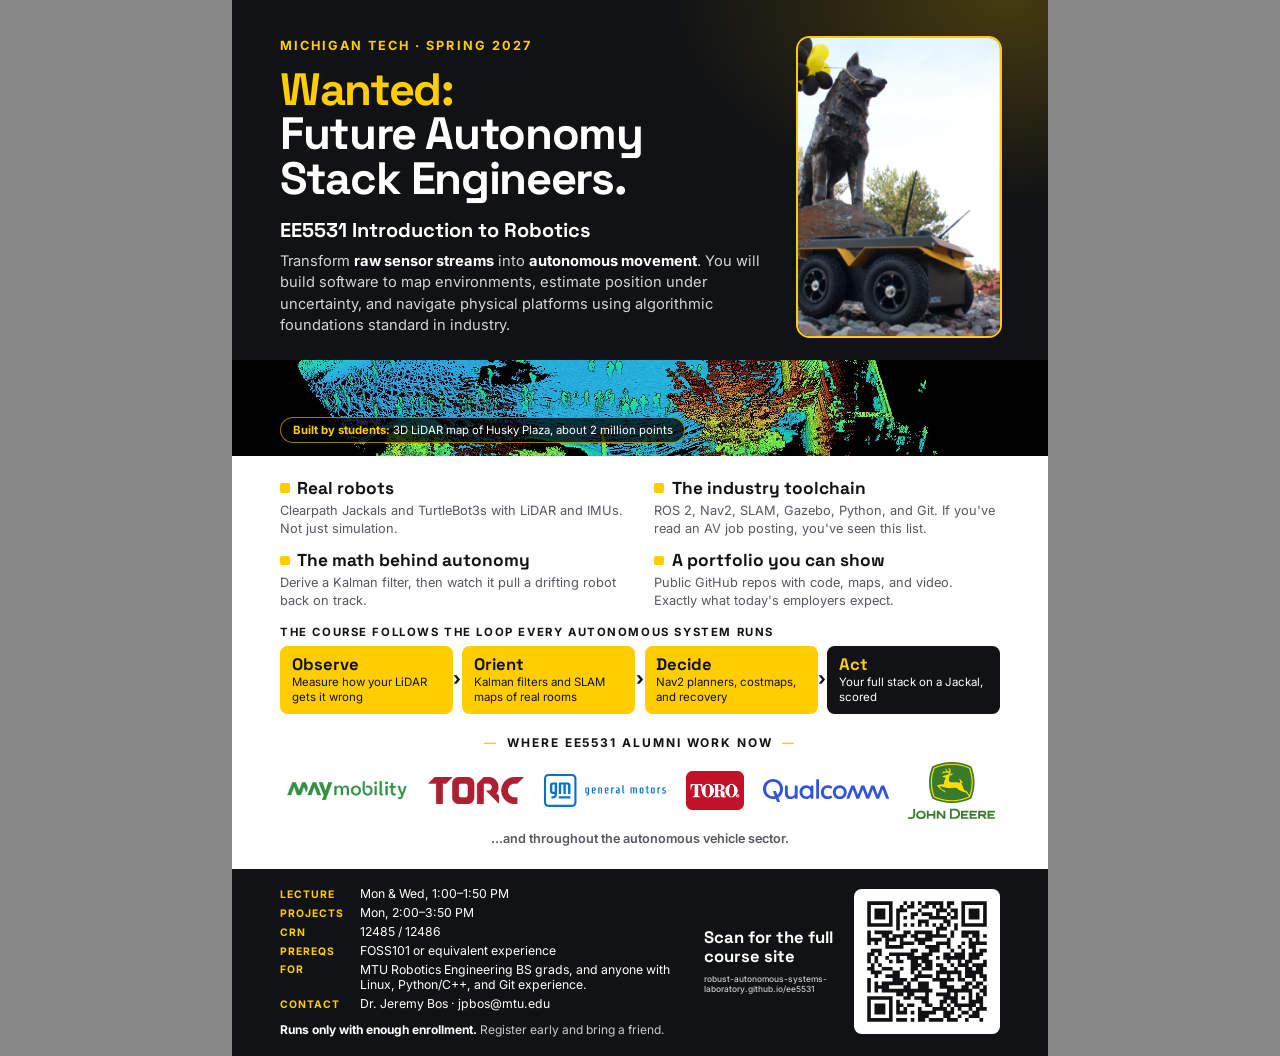
==== flyer/flyer.html @ afcef13d "Add John Deere to alumni employers Co-Authored-By: Claude Opus 5.5 <noreply@anthropic.com> Claude-Se" ====
<!doctype html>
<html lang="en">
<head>
<meta charset="utf-8">
<title>EE5531 Flyer</title>
<link rel="preconnect" href="https://fonts.googleapis.com">
<link rel="preconnect" href="https://fonts.gstatic.com" crossorigin>
<link href="https://fonts.googleapis.com/css2?family=Inter:wght@400;500;600;700&family=Space+Grotesk:wght@500;700&display=swap" rel="stylesheet">
<style>
  @page { size: letter; margin: 0; }
  :root { --gold: #ffcd00; --ink: #111214; --muted: #55585f; }
  * { box-sizing: border-box; -webkit-print-color-adjust: exact; print-color-adjust: exact; }
  html, body { margin: 0; padding: 0; background: #888; }
  body { font-family: Inter, sans-serif; color: var(--ink); }
  .page {
    width: 8.5in; height: 11in; margin: 0 auto; overflow: hidden; position: relative;
    background: #fff; display: flex; flex-direction: column;
  }
  .page > * { flex: none; }
  @media print { html, body { background: #fff; } }
  h1, h2, .grotesk { font-family: "Space Grotesk", sans-serif; }

  /* Hero */
  .hero {
    background: radial-gradient(5in 3in at 95% 0%, rgba(255,205,0,.22), transparent 70%), var(--ink);
    color: #fff; display: grid; grid-template-columns: 1fr 2.1in; gap: .35in;
    padding: .4in .5in .3in; height: 3.75in;
  }
  .kicker { font: 700 9.5pt Inter; letter-spacing: .16em; text-transform: uppercase; color: var(--gold); margin: 0 0 .14in; }
  h1 { font-size: 34pt; line-height: .98; letter-spacing: -.03em; margin: 0 0 .18in; }
  h1 em { font-style: normal; color: var(--gold); }
  .course { font: 700 15pt "Space Grotesk"; margin: 0 0 .08in; }
  .pitch { font-size: 11pt; line-height: 1.45; color: #d4d5d9; margin: 0; }
  .pitch b { color: #fff; }
  .photo {
    border-radius: .12in; overflow: hidden; height: 100%;
    box-shadow: 0 0 0 2px var(--gold);
  }
  .photo img { width: 100%; height: 100%; object-fit: cover; object-position: 50% 38%; display: block; }

  /* Point cloud strip */
  .strip { position: relative; height: 1.0in; background: #000; overflow: hidden; }
  .strip img { width: 100%; height: 100%; object-fit: cover; object-position: 50% 45%; display: block; }
  .strip .tag {
    position: absolute; left: .5in; bottom: .14in; background: rgba(0,0,0,.72); color: #fff;
    font-size: 8.5pt; padding: .05in .12in; border-radius: 99px; border: 1px solid rgba(255,205,0,.6);
  }
  .strip .tag b { color: var(--gold); }

  /* Body */
  .body { display: grid; grid-template-columns: 1fr 1fr; gap: .12in .3in; padding: .22in .5in .18in; }
  .point h2 { font-size: 13pt; margin: 0 0 .03in; display: flex; align-items: center; gap: .08in; }
  .point h2::before { content: ""; width: .1in; height: .1in; background: var(--gold); border-radius: 2px; flex: none; }
  .point p { font-size: 9.6pt; line-height: 1.4; color: var(--muted); margin: 0; }
  .loop { grid-column: 1 / -1; margin-top: .04in; }
  .loop .label { font: 700 8.5pt Inter; letter-spacing: .14em; text-transform: uppercase; margin: 0 0 .07in; }
  .loop ol { list-style: none; margin: 0; padding: 0; display: grid; grid-template-columns: repeat(4, 1fr); gap: .1in; }
  .loop li { background: var(--gold); border-radius: .08in; padding: .08in .12in .1in; position: relative; }
  .loop li:last-child { background: var(--ink); color: #fff; }
  .loop li b { display: block; font: 700 12.5pt "Space Grotesk"; }
  .loop li:last-child b { color: var(--gold); }
  .loop li span { font-size: 8.6pt; line-height: 1.3; display: block; }
  .loop li:not(:last-child)::after {
    content: "›"; position: absolute; right: -.09in; top: 50%; transform: translateY(-55%);
    font: 700 14pt Inter; color: var(--ink); z-index: 1;
  }

  /* Alumni logos */
  .alumni { padding: .04in .55in .14in; text-align: center; }
  .alumni .label { font: 700 9pt Inter; letter-spacing: .16em; text-transform: uppercase; margin: 0 0 .12in; }
  .alumni .label::before, .alumni .label::after { content: "—"; color: var(--gold); margin: 0 .1in; }
  .logos { display: flex; align-items: center; justify-content: space-between; gap: .2in; }
  .logos img { display: block; }
  .alumni .foot { font-size: 9.5pt; font-weight: 600; margin: .12in 0 0; color: var(--muted); }

  /* Footer */
  .footer {
    margin-top: auto; background: var(--ink); color: #fff;
    display: grid; grid-template-columns: 1fr auto; gap: .3in; align-items: center;
    padding: .18in .5in .2in;
  }
  .facts { display: grid; grid-template-columns: auto 1fr; gap: .03in .16in; font-size: 9.2pt; line-height: 1.3; margin: 0; }
  .facts dt { color: var(--gold); font-weight: 700; text-transform: uppercase; letter-spacing: .1em; font-size: 7.8pt; padding-top: .02in; }
  .facts dd { margin: 0; }
  .tbd { background: rgba(255,205,0,.22); color: var(--gold); border-radius: 3px; padding: 0 .04in; font-weight: 600; }
  .runs { font-size: 9pt; color: #c9cbd0; margin: .1in 0 0; }
  .runs b { color: #fff; }
  .qr { display: flex; align-items: center; gap: .16in; }
  .qr-box { background: #fff; padding: .06in; border-radius: .08in; }
  .qr-box img { width: 1.4in; height: 1.4in; display: block; }
  .qr-text { font: 700 12.5pt/1.1 "Space Grotesk"; max-width: 1.4in; }
  .qr-text small { display: block; white-space: nowrap; font: 500 6.3pt Inter; color: #c9cbd0; margin-top: .08in; }
</style>
</head>
<body>
<div class="page">

  <section class="hero">
    <div>
      <p class="kicker">Michigan Tech · Spring 2027</p>
      <h1><em>Wanted:</em><br>Future Autonomy Stack Engineers.</h1>
      <p class="course">EE5531 Introduction to Robotics</p>
      <p class="pitch">
        Transform <b>raw sensor streams</b> into <b>autonomous movement</b>. You will build
        software to map environments, estimate position under uncertainty, and navigate physical
        platforms using algorithmic foundations standard in industry.
      </p>
    </div>
    <div class="photo"><img src="../assets/jackal.png" alt="Clearpath Jackal robot in front of the Husky statue"></div>
  </section>

  <section class="strip">
    <img src="../assets/husky_plaza_overview.jpg" alt="3D LiDAR point cloud of Husky Plaza">
    <span class="tag"><b>Built by students:</b> 3D LiDAR map of Husky Plaza, about 2 million points</span>
  </section>

  <section class="body">
    <div class="point">
      <h2>Real robots</h2>
      <p>Clearpath Jackals and TurtleBot3s with LiDAR and IMUs. Not just simulation.</p>
    </div>
    <div class="point">
      <h2>The industry toolchain</h2>
      <p>ROS 2, Nav2, SLAM, Gazebo, Python, and Git. If you've read an AV job posting, you've seen this list.</p>
    </div>
    <div class="point">
      <h2>The math behind autonomy</h2>
      <p>Derive a Kalman filter, then watch it pull a drifting robot back on track.</p>
    </div>
    <div class="point">
      <h2>A portfolio you can show</h2>
      <p>Public GitHub repos with code, maps, and video. Exactly what today's employers expect.</p>
    </div>
    <div class="loop">
      <p class="label">The course follows the loop every autonomous system runs</p>
      <ol>
        <li><b>Observe</b><span>Measure how your LiDAR gets it wrong</span></li>
        <li><b>Orient</b><span>Kalman filters and SLAM maps of real rooms</span></li>
        <li><b>Decide</b><span>Nav2 planners, costmaps, and recovery</span></li>
        <li><b>Act</b><span>Your full stack on a Jackal, scored</span></li>
      </ol>
    </div>
  </section>

  <section class="alumni">
    <p class="label">Where EE5531 alumni work now</p>
    <div class="logos">
      <img src="logos/may_mobility.png" alt="May Mobility" style="height:.24in">
      <img src="logos/torc.png" alt="Torc Robotics" style="height:.28in">
      <img src="logos/gm.svg" alt="General Motors" style="height:.34in">
      <img src="logos/toro.png" alt="Toro" style="height:.4in">
      <img src="logos/qualcomm.svg" alt="Qualcomm" style="height:.24in">
      <img src="logos/john_deere.svg" alt="John Deere" style="height:.6in">
    </div>
    <p class="foot">…and throughout the autonomous vehicle sector.</p>
  </section>

  <section class="footer">
    <div>
      <dl class="facts">
        <dt>Lecture</dt><dd>Mon &amp; Wed, 1:00–1:50 PM</dd>
        <dt>Projects</dt><dd>Mon, 2:00–3:50 PM</dd>
        <dt>CRN</dt><dd>12485 / 12486</dd>
        <dt>Prereqs</dt><dd>FOSS101 or equivalent experience</dd>
        <dt>For</dt><dd>MTU Robotics Engineering BS grads, and anyone with Linux, Python/C++, and Git experience.</dd>
        <dt>Contact</dt><dd>Dr. Jeremy Bos · jpbos@mtu.edu</dd>
      </dl>
      <p class="runs"><b>Runs only with enough enrollment.</b> Register early and bring a friend.</p>
    </div>
    <div class="qr">
      <div class="qr-text">Scan for the full course site
        <small>robust-autonomous-systems-<br>laboratory.github.io/ee5531</small>
      </div>
      <div class="qr-box"><img src="qr_ee5531.svg" alt="QR code linking to the EE5531 course website"></div>
    </div>
  </section>

</div>
</body>
</html>
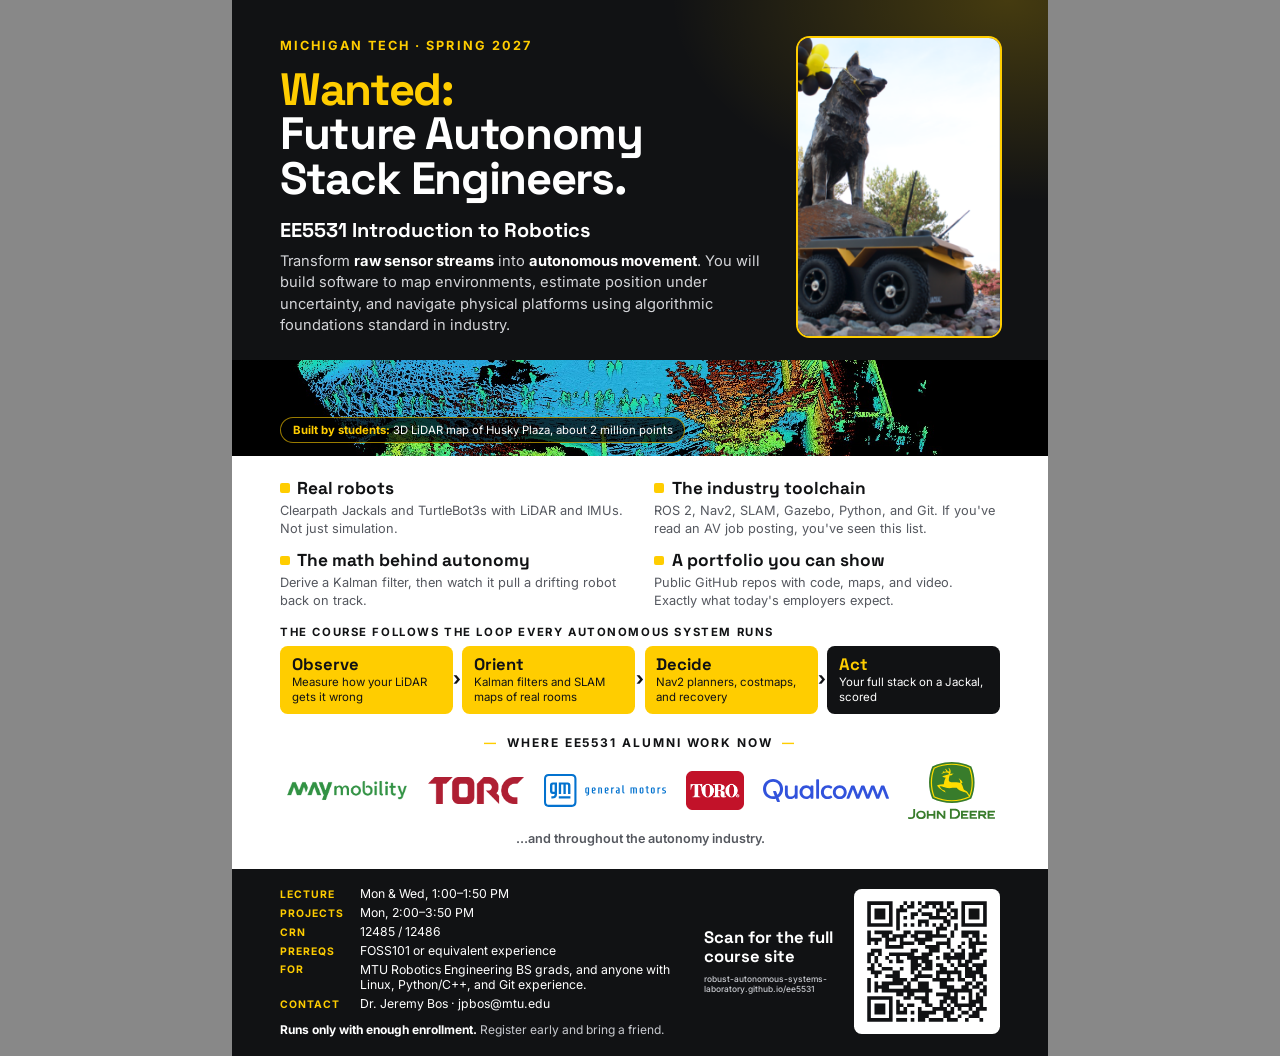
==== commit 07f3ae8c: "Broaden alumni tagline to the autonomy industry Co-Authored-By: Claude Opus 5.5 <noreply@anthropic.c" ====
--- a/flyer/flyer.html
+++ b/flyer/flyer.html
@@ -152,7 +152,7 @@
       <img src="logos/qualcomm.svg" alt="Qualcomm" style="height:.24in">
       <img src="logos/john_deere.svg" alt="John Deere" style="height:.6in">
     </div>
-    <p class="foot">…and throughout the autonomous vehicle sector.</p>
+    <p class="foot">…and throughout the autonomy industry.</p>
   </section>
 
   <section class="footer">
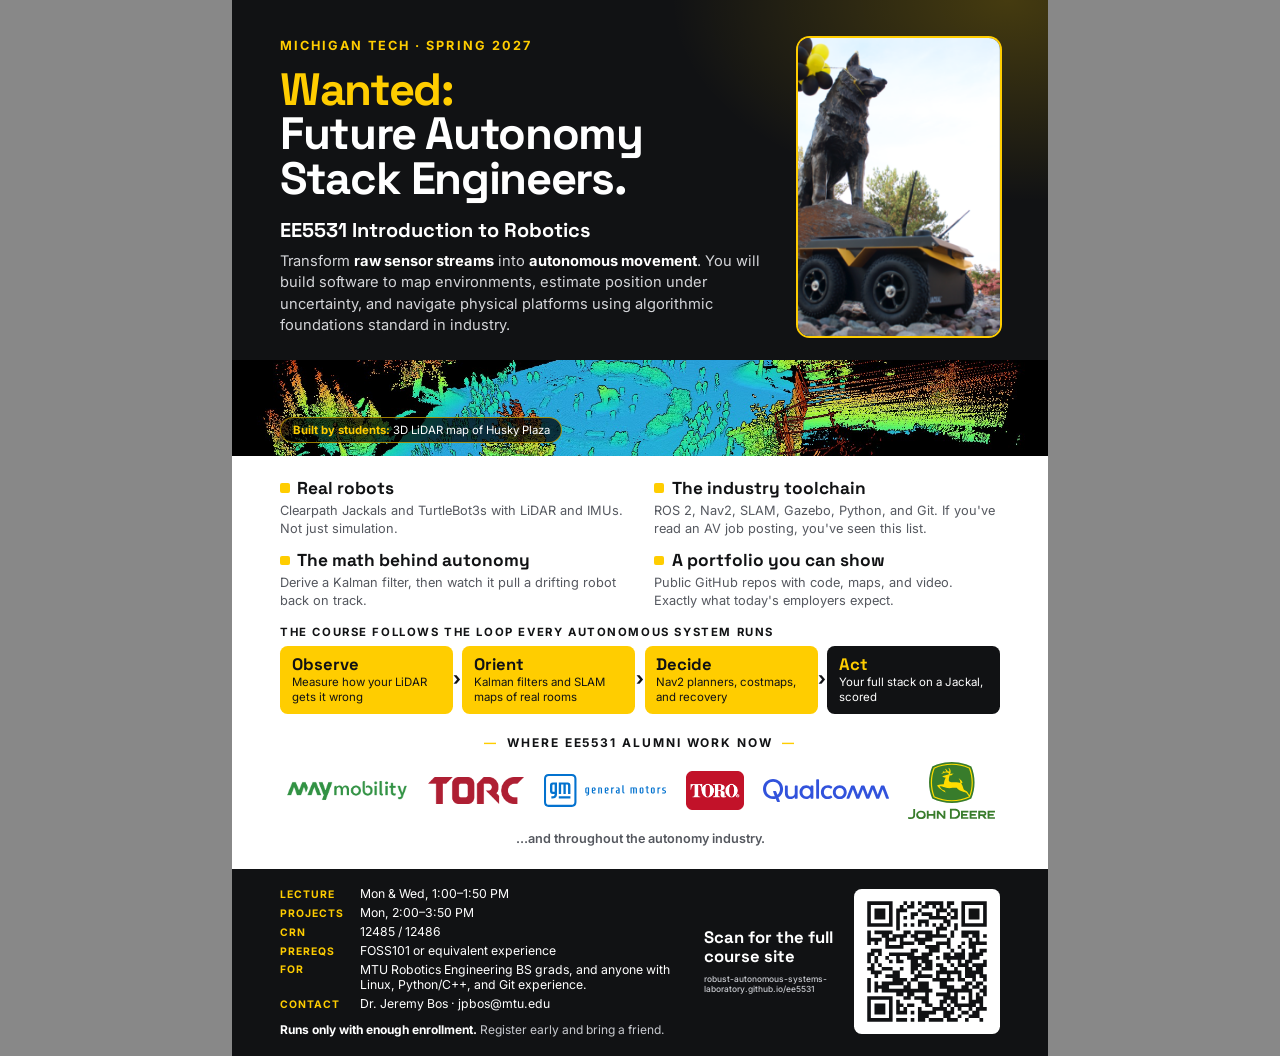
==== commit 68ae6281: "Recenter flyer point-cloud strip on the plaza; drop point count Co-Authored-By: Claude Opus 5.5 <nor" ====
--- a/flyer/flyer.html
+++ b/flyer/flyer.html
@@ -40,7 +40,7 @@
 
   /* Point cloud strip */
   .strip { position: relative; height: 1.0in; background: #000; overflow: hidden; }
-  .strip img { width: 100%; height: 100%; object-fit: cover; object-position: 50% 45%; display: block; }
+  .strip img { width: 100%; height: 100%; object-fit: cover; object-position: 50% 18%; display: block; }
   .strip .tag {
     position: absolute; left: .5in; bottom: .14in; background: rgba(0,0,0,.72); color: #fff;
     font-size: 8.5pt; padding: .05in .12in; border-radius: 99px; border: 1px solid rgba(255,205,0,.6);
@@ -111,7 +111,7 @@
 
   <section class="strip">
     <img src="../assets/husky_plaza_overview.jpg" alt="3D LiDAR point cloud of Husky Plaza">
-    <span class="tag"><b>Built by students:</b> 3D LiDAR map of Husky Plaza, about 2 million points</span>
+    <span class="tag"><b>Built by students:</b> 3D LiDAR map of Husky Plaza</span>
   </section>
 
   <section class="body">
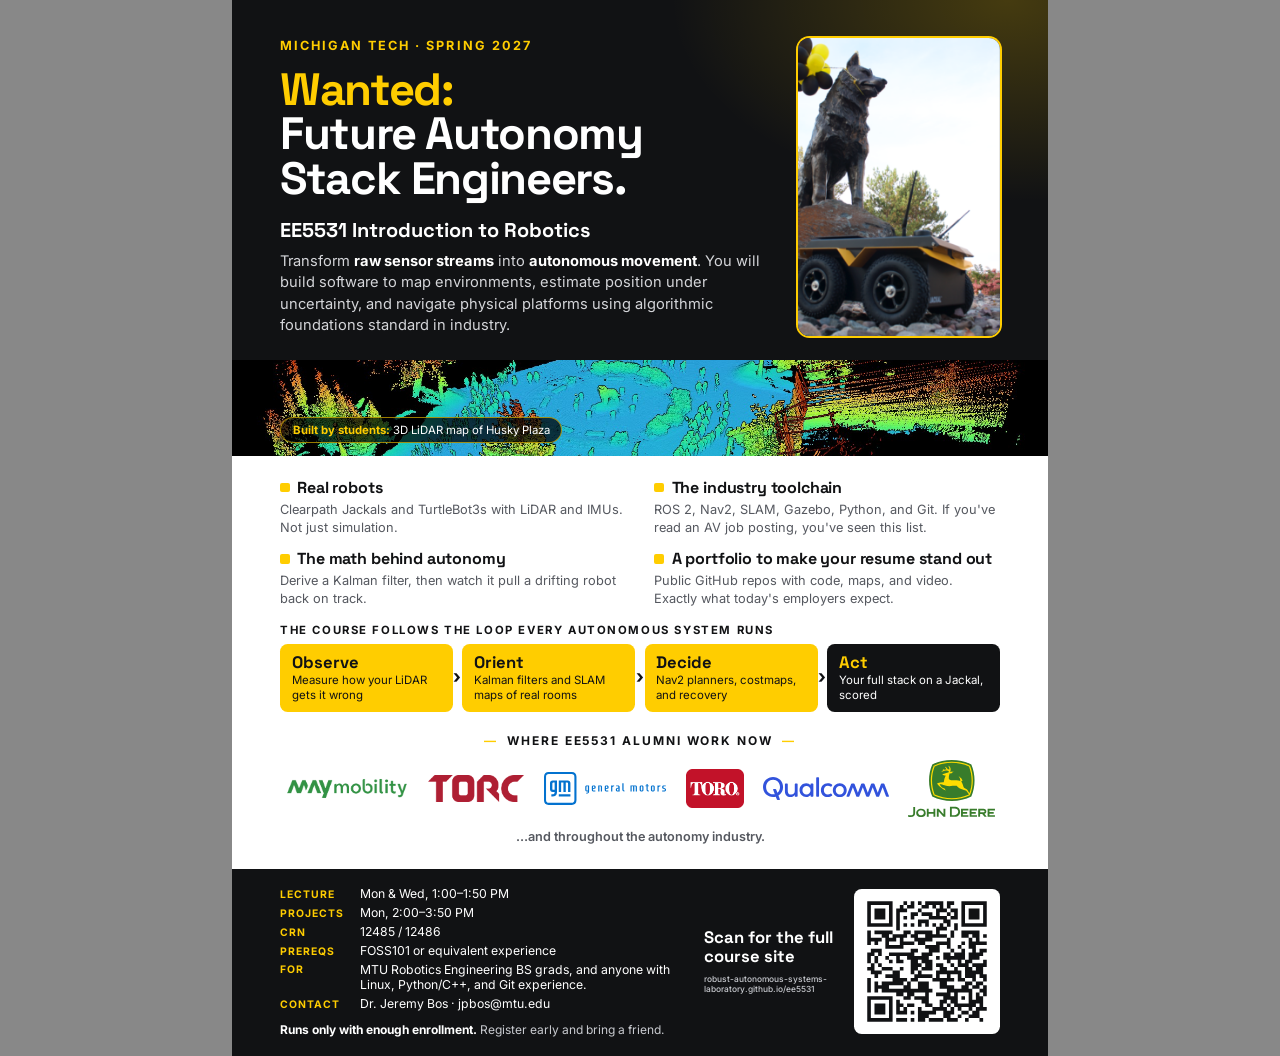
==== commit 4ecf0986: "Retitle portfolio card: "A portfolio to make your resume stand out" Flyer card headings drop to 12pt" ====
--- a/flyer/flyer.html
+++ b/flyer/flyer.html
@@ -49,7 +49,7 @@
 
   /* Body */
   .body { display: grid; grid-template-columns: 1fr 1fr; gap: .12in .3in; padding: .22in .5in .18in; }
-  .point h2 { font-size: 13pt; margin: 0 0 .03in; display: flex; align-items: center; gap: .08in; }
+  .point h2 { font-size: 12pt; letter-spacing: -.01em; margin: 0 0 .03in; display: flex; align-items: center; gap: .08in; }
   .point h2::before { content: ""; width: .1in; height: .1in; background: var(--gold); border-radius: 2px; flex: none; }
   .point p { font-size: 9.6pt; line-height: 1.4; color: var(--muted); margin: 0; }
   .loop { grid-column: 1 / -1; margin-top: .04in; }
@@ -128,7 +128,7 @@
       <p>Derive a Kalman filter, then watch it pull a drifting robot back on track.</p>
     </div>
     <div class="point">
-      <h2>A portfolio you can show</h2>
+      <h2>A portfolio to make your resume stand out</h2>
       <p>Public GitHub repos with code, maps, and video. Exactly what today's employers expect.</p>
     </div>
     <div class="loop">
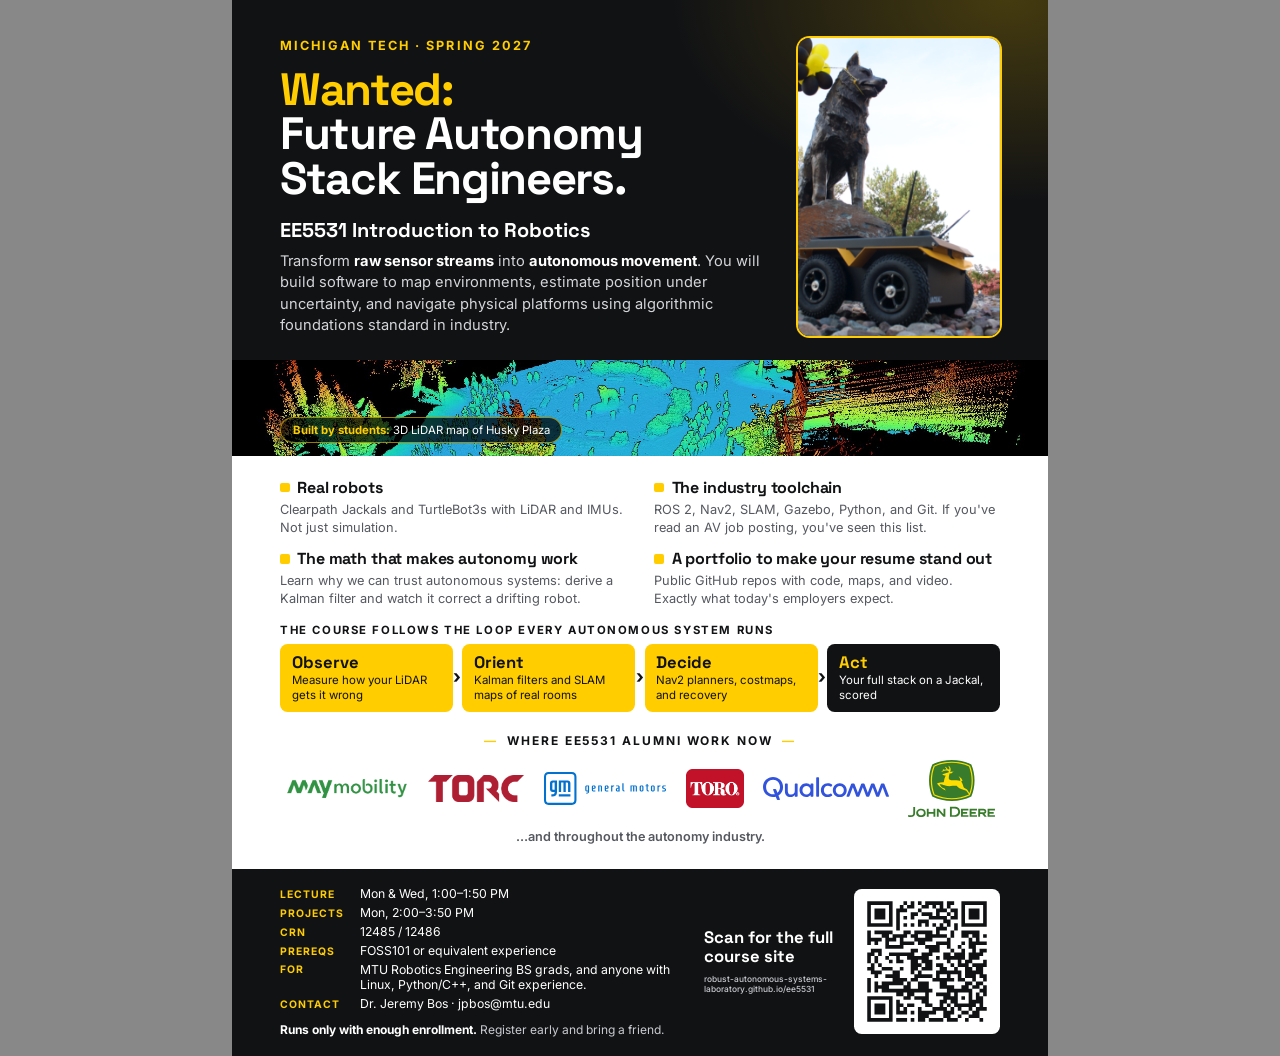
==== commit 067a9c29: "Reframe math card: "The math that makes autonomy work" Co-Authored-By: Claude Opus 5.5 <noreply@anth" ====
--- a/flyer/flyer.html
+++ b/flyer/flyer.html
@@ -124,8 +124,8 @@
       <p>ROS 2, Nav2, SLAM, Gazebo, Python, and Git. If you've read an AV job posting, you've seen this list.</p>
     </div>
     <div class="point">
-      <h2>The math behind autonomy</h2>
-      <p>Derive a Kalman filter, then watch it pull a drifting robot back on track.</p>
+      <h2>The math that makes autonomy work</h2>
+      <p>Learn why we can trust autonomous systems: derive a Kalman filter and watch it correct a drifting robot.</p>
     </div>
     <div class="point">
       <h2>A portfolio to make your resume stand out</h2>
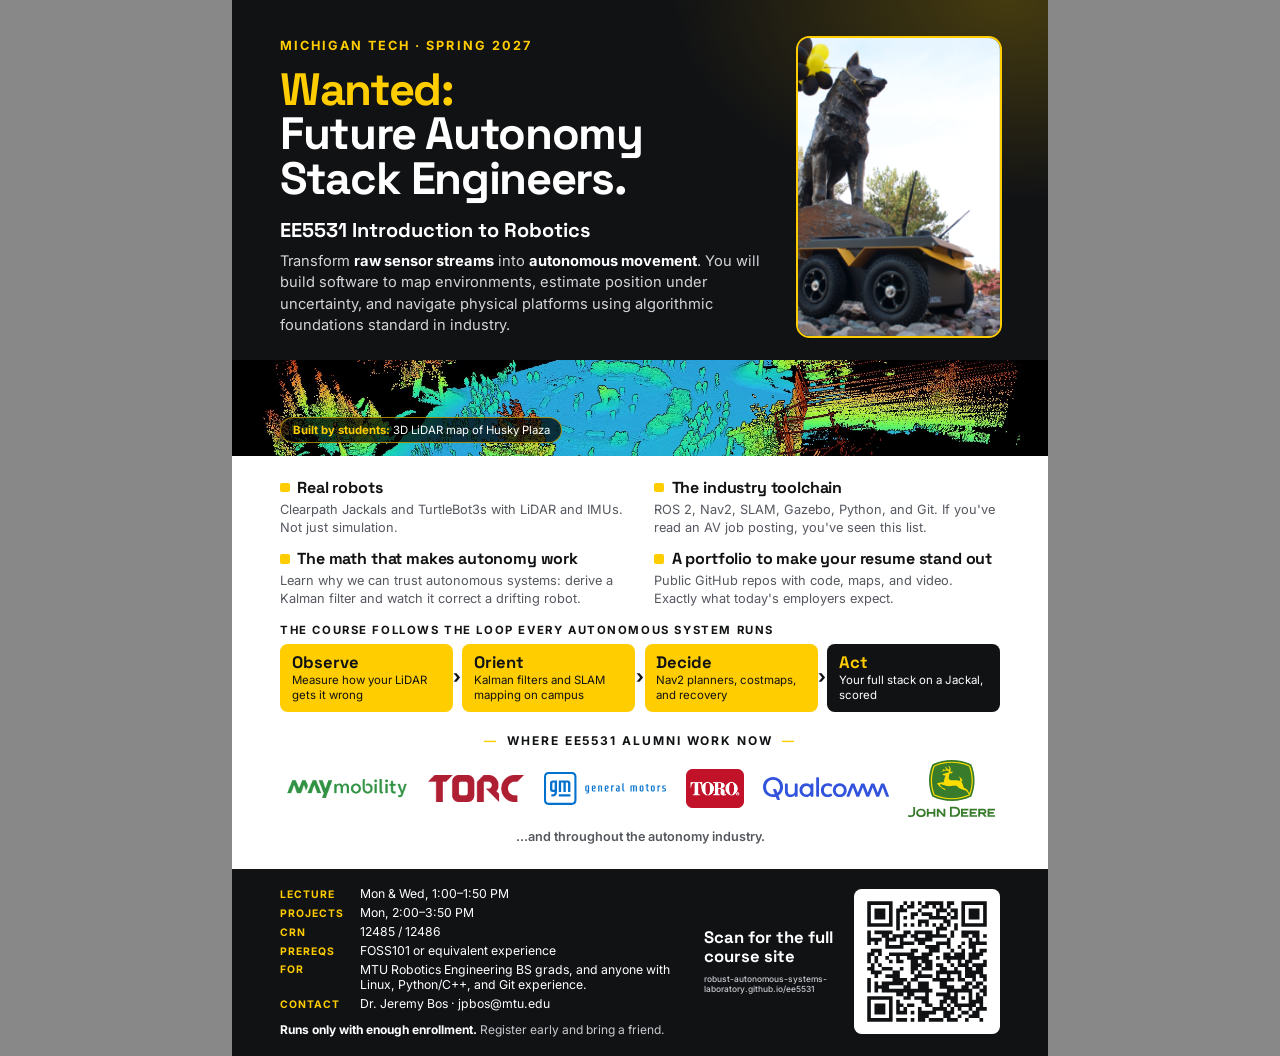
==== commit 8cf122e3: "Replace "real rooms/lab/data" wording with campus environments Co-Authored-By: Claude Opus 5.5 <nore" ====
--- a/flyer/flyer.html
+++ b/flyer/flyer.html
@@ -135,7 +135,7 @@
       <p class="label">The course follows the loop every autonomous system runs</p>
       <ol>
         <li><b>Observe</b><span>Measure how your LiDAR gets it wrong</span></li>
-        <li><b>Orient</b><span>Kalman filters and SLAM maps of real rooms</span></li>
+        <li><b>Orient</b><span>Kalman filters and SLAM mapping on campus</span></li>
         <li><b>Decide</b><span>Nav2 planners, costmaps, and recovery</span></li>
         <li><b>Act</b><span>Your full stack on a Jackal, scored</span></li>
       </ol>
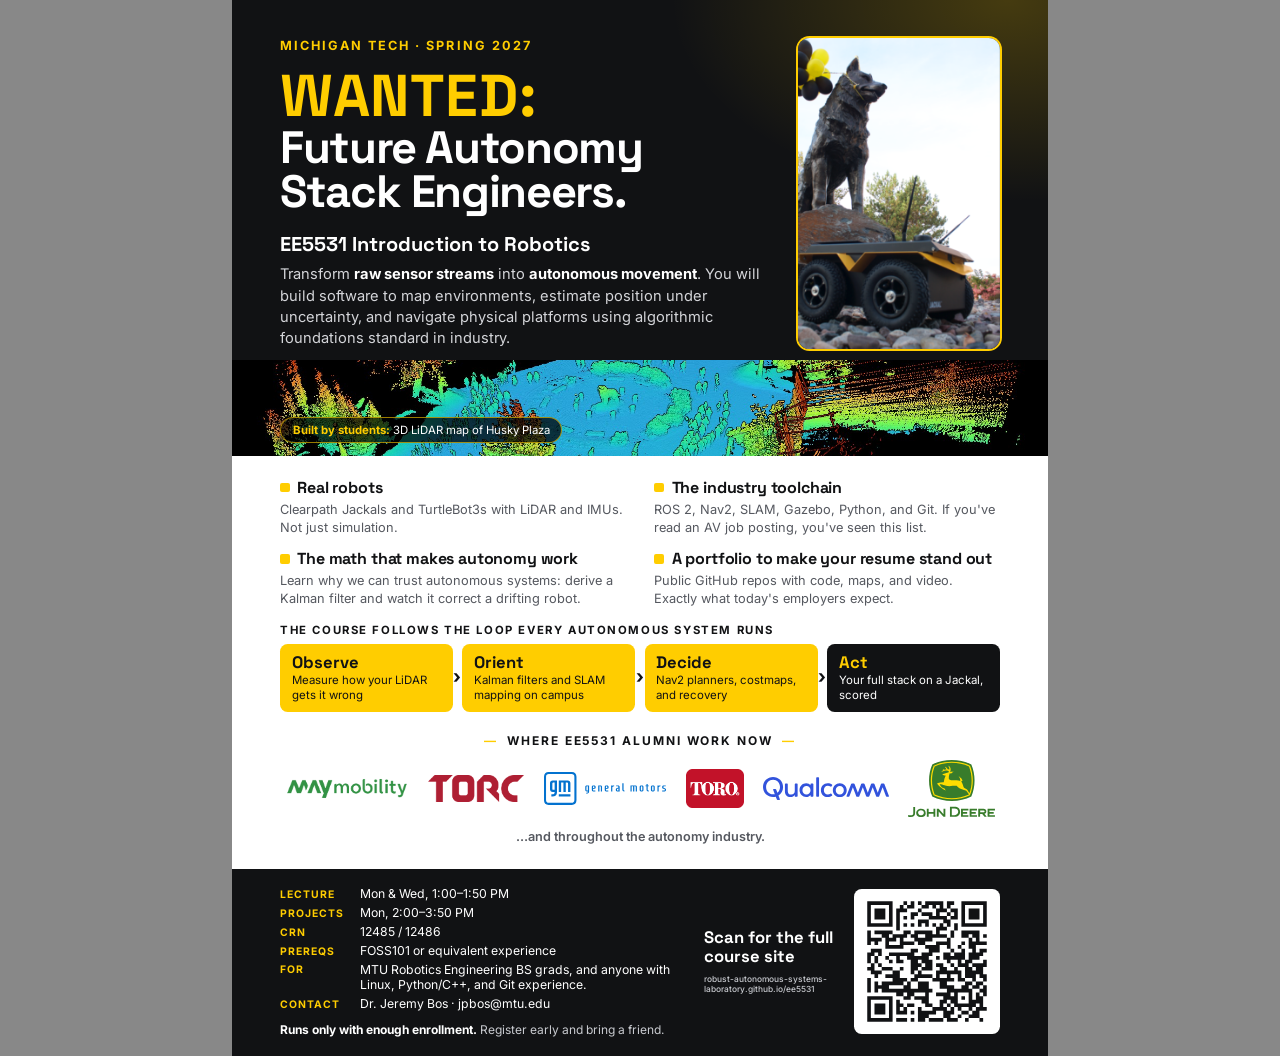
==== commit 86b5c718: "Make "WANTED:" larger and all caps in the headline Co-Authored-By: Claude Opus 5.5 <noreply@anthropi" ====
--- a/flyer/flyer.html
+++ b/flyer/flyer.html
@@ -28,7 +28,7 @@
   }
   .kicker { font: 700 9.5pt Inter; letter-spacing: .16em; text-transform: uppercase; color: var(--gold); margin: 0 0 .14in; }
   h1 { font-size: 34pt; line-height: .98; letter-spacing: -.03em; margin: 0 0 .18in; }
-  h1 em { font-style: normal; color: var(--gold); }
+  h1 em { font-style: normal; color: var(--gold); text-transform: uppercase; font-size: 1.3em; letter-spacing: .01em; }
   .course { font: 700 15pt "Space Grotesk"; margin: 0 0 .08in; }
   .pitch { font-size: 11pt; line-height: 1.45; color: #d4d5d9; margin: 0; }
   .pitch b { color: #fff; }
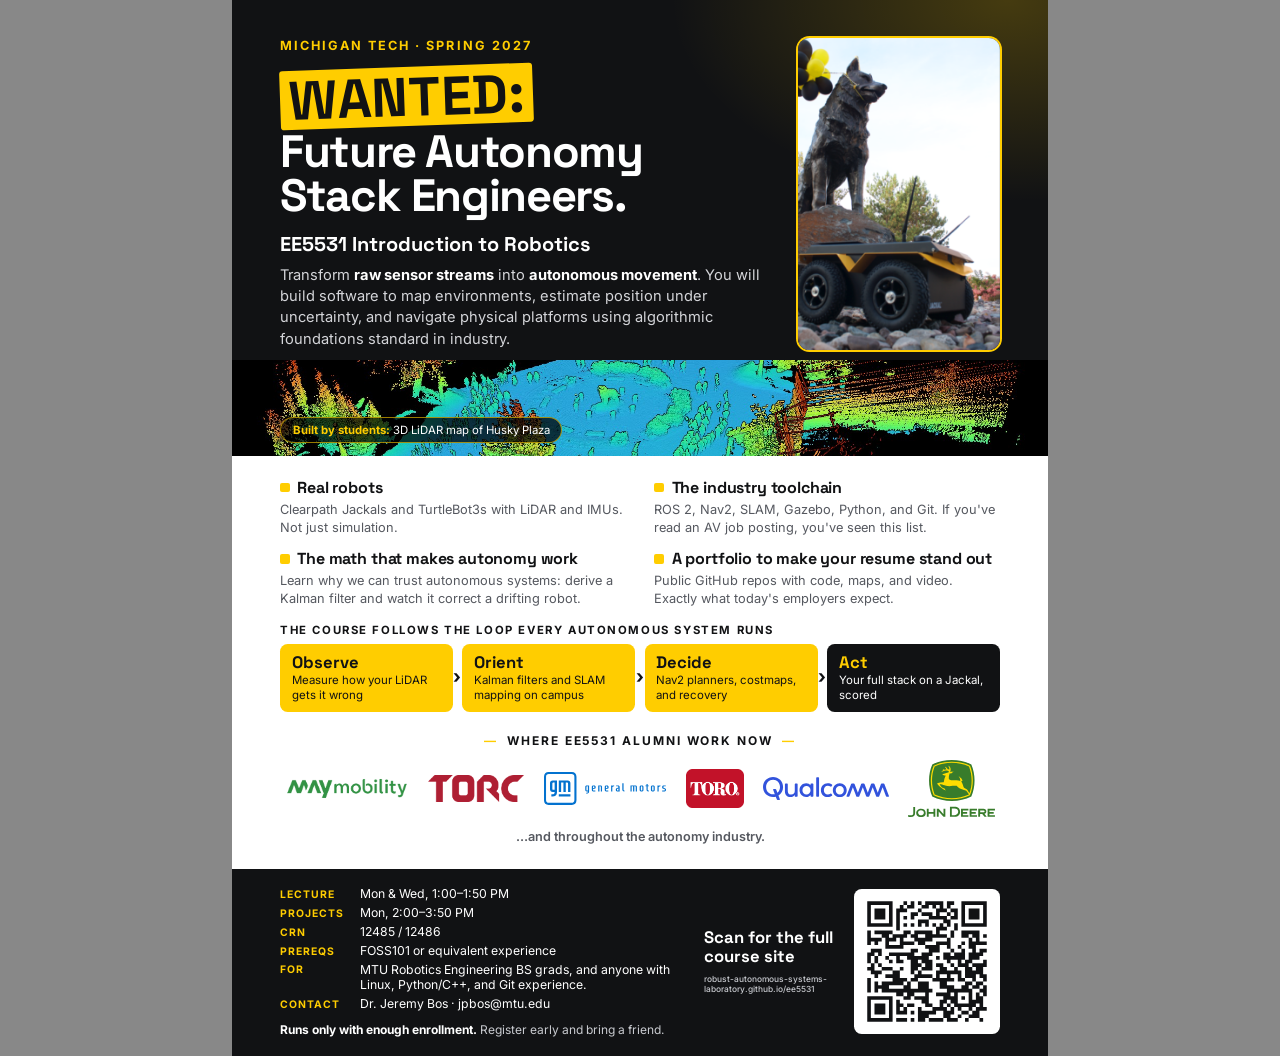
==== commit d7259bed: "Set "WANTED:" in a black-on-gold stamp Co-Authored-By: Claude Opus 5.5 <noreply@anthropic.com> Claud" ====
--- a/flyer/flyer.html
+++ b/flyer/flyer.html
@@ -27,8 +27,12 @@
     padding: .4in .5in .3in; height: 3.75in;
   }
   .kicker { font: 700 9.5pt Inter; letter-spacing: .16em; text-transform: uppercase; color: var(--gold); margin: 0 0 .14in; }
-  h1 { font-size: 34pt; line-height: .98; letter-spacing: -.03em; margin: 0 0 .18in; }
-  h1 em { font-style: normal; color: var(--gold); text-transform: uppercase; font-size: 1.3em; letter-spacing: .01em; }
+  h1 { font-size: 34pt; line-height: .98; letter-spacing: -.03em; margin: 0 0 .14in; }
+  h1 em {
+    font-style: normal; text-transform: uppercase; font-size: 1.2em; letter-spacing: .01em;
+    display: inline-block; line-height: 1; padding: .06em .16em .02em; margin-bottom: .06em;
+    background: var(--gold); color: var(--ink); border-radius: .06em; transform: rotate(-2deg);
+  }
   .course { font: 700 15pt "Space Grotesk"; margin: 0 0 .08in; }
   .pitch { font-size: 11pt; line-height: 1.45; color: #d4d5d9; margin: 0; }
   .pitch b { color: #fff; }
